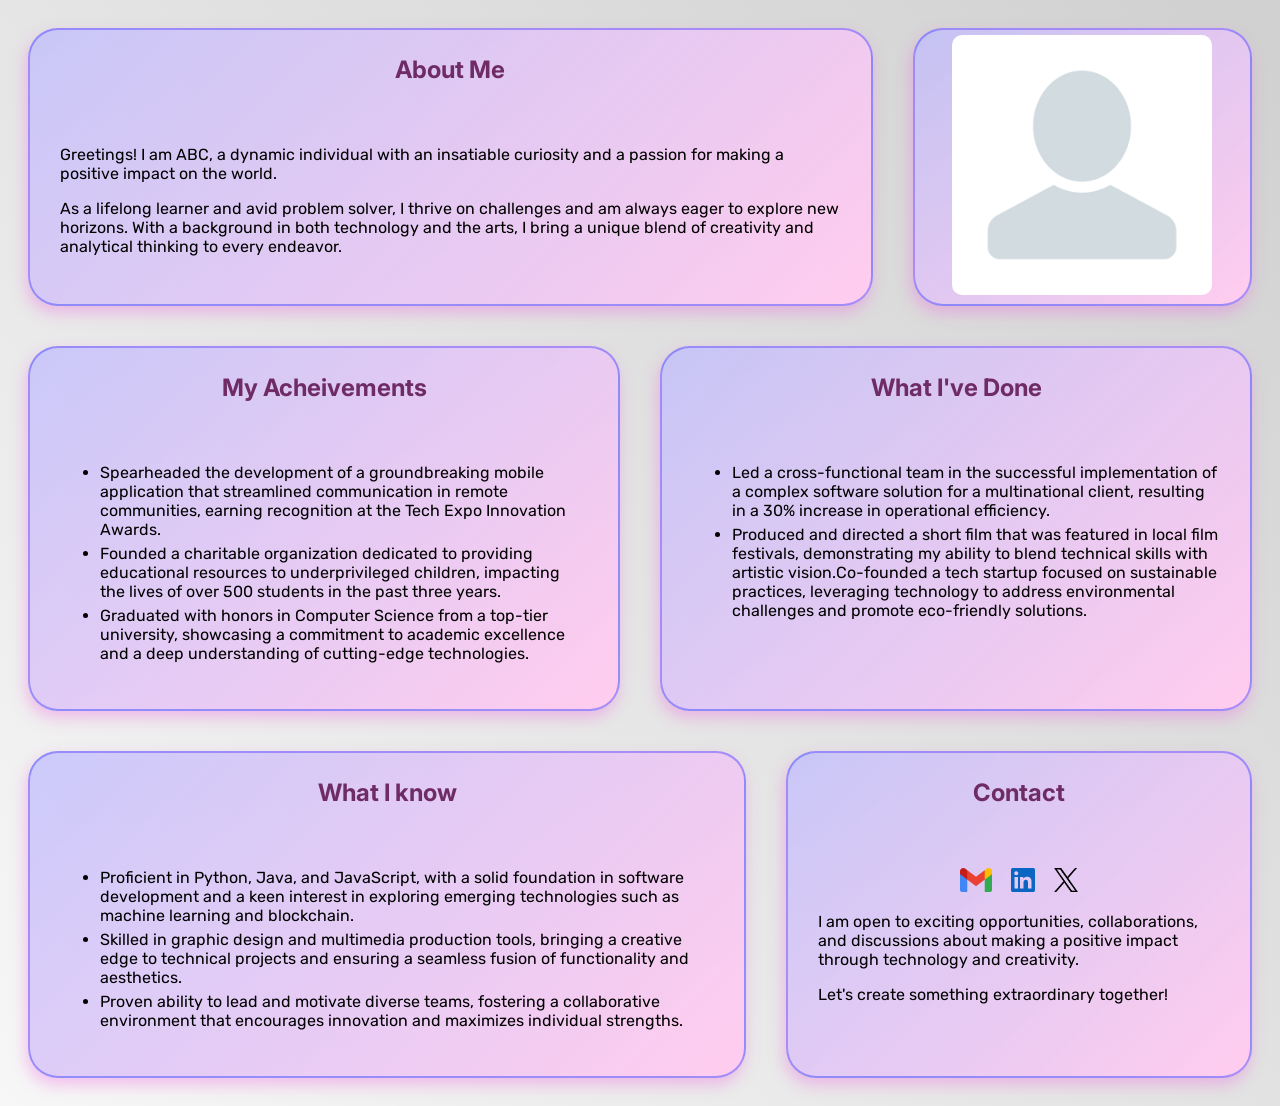
==== index.html @ ea17ad2c "compatible for small screens" ====
<!DOCTYPE HTML>
<html>
	<head>
		<meta name="viewport" content="width=device-width" />
		<link rel="preconnect" href="https://fonts.googleapis.com">
		<link rel="preconnect" href="https://fonts.gstatic.com" crossorigin>
		<link rel="stylesheet" href="./themes/clean.css">
	</head>
	<body>
		<div id="container">
			<div class="box">
				<h2>About Me</h2>
				<div class="content">
					<p>Greetings! I am ABC, a dynamic individual with an insatiable curiosity and a passion for making a positive impact on the world.</p>
					<p>As a lifelong learner and avid problem solver, I thrive on challenges and am always eager to explore new horizons. With a background in both technology and the arts, I bring a unique blend of creativity and analytical thinking to every endeavor.</p>
				</div>
			</div>
			<div class="box" style="text-align:center">
				<img src="./images/person.jpg" style="border-radius:10px;width:80%">
			</div>
			<div class="box">
				<h2>My Acheivements</h2>
				<div class="content">
					<ul>
						<li>Spearheaded the development of a groundbreaking mobile application that streamlined communication in remote communities, earning recognition at the Tech Expo Innovation Awards.</li>
						<li>Founded a charitable organization dedicated to providing educational resources to underprivileged children, impacting the lives of over 500 students in the past three years.</li>
						<li>Graduated with honors in Computer Science from a top-tier university, showcasing a commitment to academic excellence and a deep understanding of cutting-edge technologies.</li>
					</ul>
				</div>
			</div>
			<div class="box">
				<h2>What I've Done</h2>
				<div class="content">
					<ul>
						<li>Led a cross-functional team in the successful implementation of a complex software solution for a multinational client, resulting in a 30% increase in operational efficiency.</li>
						<li>Produced and directed a short film that was featured in local film festivals, demonstrating my ability to blend technical skills with artistic vision.Co-founded a tech startup focused on sustainable practices, leveraging technology to address environmental challenges and promote eco-friendly solutions.</li>
					</ul>
				</div>
			</div>
			<div class="box">
				<h2>What I know</h2>
				<div class="content">
					<ul>
						<li>Proficient in Python, Java, and JavaScript, with a solid foundation in software development and a keen interest in exploring emerging technologies such as machine learning and blockchain.</li>
						<li>Skilled in graphic design and multimedia production tools, bringing a creative edge to technical projects and ensuring a seamless fusion of functionality and aesthetics.</li>
						<li>Proven ability to lead and motivate diverse teams, fostering a collaborative environment that encourages innovation and maximizes individual strengths.</li>
					</ul>
				</div>
			</div>
			<div class="box">
				<h2>Contact</h2>
				<div class="content">
					<p style="text-align:center;">
					<a href="mailto:abcxyz@gmail.com"><img class="icons" src="./images/gmail.png"/></a>
					<a href="https://linked.in/abcxyz"><img class="icons" src="./images/linkedin.png"/></a>
					<a href="https://twitter.com/abcxyz"/><img class="icons" src="./images/x-black.png"/></a></p>
					<p>I am open to exciting opportunities, collaborations, and discussions about making a positive impact through technology and creativity.</p>
					<p> Let's create something extraordinary together!</p>
				</div>
			</div>
		</div>
	</body>
</html>
---- themes/clean.css ----
@import url('https://fonts.googleapis.com/css2?family=Rubik:wght@300&display=swap');
@import url('https://fonts.googleapis.com/css2?family=Inter:wght@300&family=Rubik:wght@300&display=swap');

body{
	background: linear-gradient(45deg,#f7f7f7,#d0d0d0);
}

#container{
	width: 100%;
}

.box{
	border-width: 2px;
	border-style: solid;
	border-color: #5650ff82;
	box-shadow: -2px 7px 15px #ee69df63;
	margin: 20px;
	border-radius: 30px;
	padding: 5px;
	background: linear-gradient(-45deg,#fce,#bcbaffb2);
	color: black;
}
.box:hover{
	box-shadow: 0px 2px 15px #ee69df63;
	border-width: 4px;
	padding-left: 4px;
	padding-right: 2px;
	padding-top: 6px;
	padding-bottom: 4px;
}
.box h2{
	color: #6f2b64;
	font-family: 'Inter', sans-serif;
	text-align:center;
}

.content{
	position: relative;
	font-family: 'Rubik', sans-serif;
	padding:25px;
}
.content li{
	margin-bottom:5px;
}

.icons{
	height:1.5em;
	margin-left: 7.5px;
	margin-right: 7.5px;
}


@media (orientation: landscape){
	#container{
		display: grid;
		grid-template-columns: repeat(10,1fr);
	}

	.box:first-of-type{
		grid-column:1/8;
		grid-row:1;
	}
	.box:nth-of-type(2){
		grid-column: 8/11;
		grid-row: 1;
	}
	.box:nth-of-type(3){
		grid-column: 1/6;
		grid-row: 2;
	}
	.box:nth-of-type(4){
		grid-column: 6/11;
		grid-row: 2;
	}
	.box:nth-of-type(5){
		grid-column:1/7;
		grid-row:3;
	}
	.box:nth-of-type(6){
		grid-column:7/11;
		grid-row:3;
	}
}
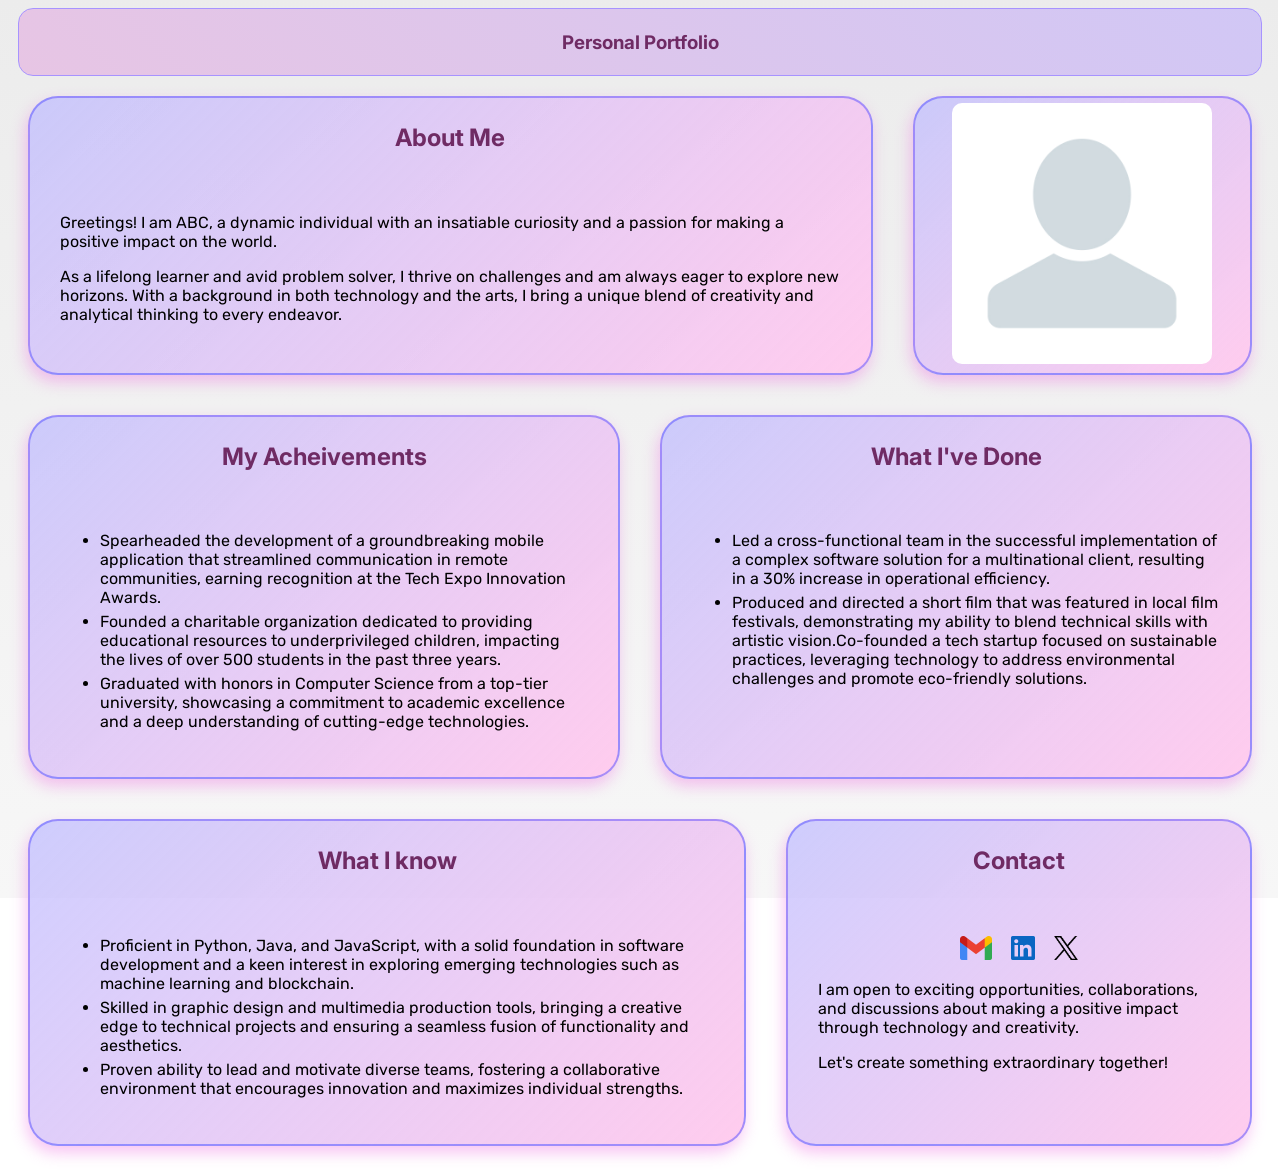
==== commit c834d892: "minor changes" ====
--- a/index.html
+++ b/index.html
@@ -7,6 +7,10 @@
 		<link rel="stylesheet" href="./themes/clean.css">
 	</head>
 	<body>
+		<div id="bg"></div>
+		<header>
+			<h3>Personal Portfolio</h3>
+		</header>
 		<div id="container">
 			<div class="box">
 				<h2>About Me</h2>
--- a/themes/clean.css
+++ b/themes/clean.css
@@ -1,10 +1,27 @@
 @import url('https://fonts.googleapis.com/css2?family=Rubik:wght@300&display=swap');
 @import url('https://fonts.googleapis.com/css2?family=Inter:wght@300&family=Rubik:wght@300&display=swap');
 
-body{
-	background: linear-gradient(45deg,#f7f7f7,#d0d0d0);
+#bg{
+	background: linear-gradient(#ececec,#f7f7f7);
+	position: fixed;
+	z-index: -1;
+	margin: -10px -1px -1px -10px;
+	width: 100%;
+	height: 100%;
 }
 
+header{
+	background: linear-gradient(45deg,#e7c5e4,#d1c7f5);
+	margin: 5px 10px 0px 10px;
+	border: 0.7px solid #a793ff; 
+	border-radius: 15px;
+	text-align: center;
+	padding: 3px;
+}
+header h3{
+	color: #6f2b64;
+	font-family: Inter, sans-serif;
+}
 #container{
 	width: 100%;
 }
@@ -23,10 +40,7 @@
 .box:hover{
 	box-shadow: 0px 2px 15px #ee69df63;
 	border-width: 4px;
-	padding-left: 4px;
-	padding-right: 2px;
-	padding-top: 6px;
-	padding-bottom: 4px;
+	padding:6px 2px 4px 4px;
 }
 .box h2{
 	color: #6f2b64;
@@ -45,8 +59,7 @@
 
 .icons{
 	height:1.5em;
-	margin-left: 7.5px;
-	margin-right: 7.5px;
+	margin: 0px 7.5px 0px 7.5px;
 }
 
 
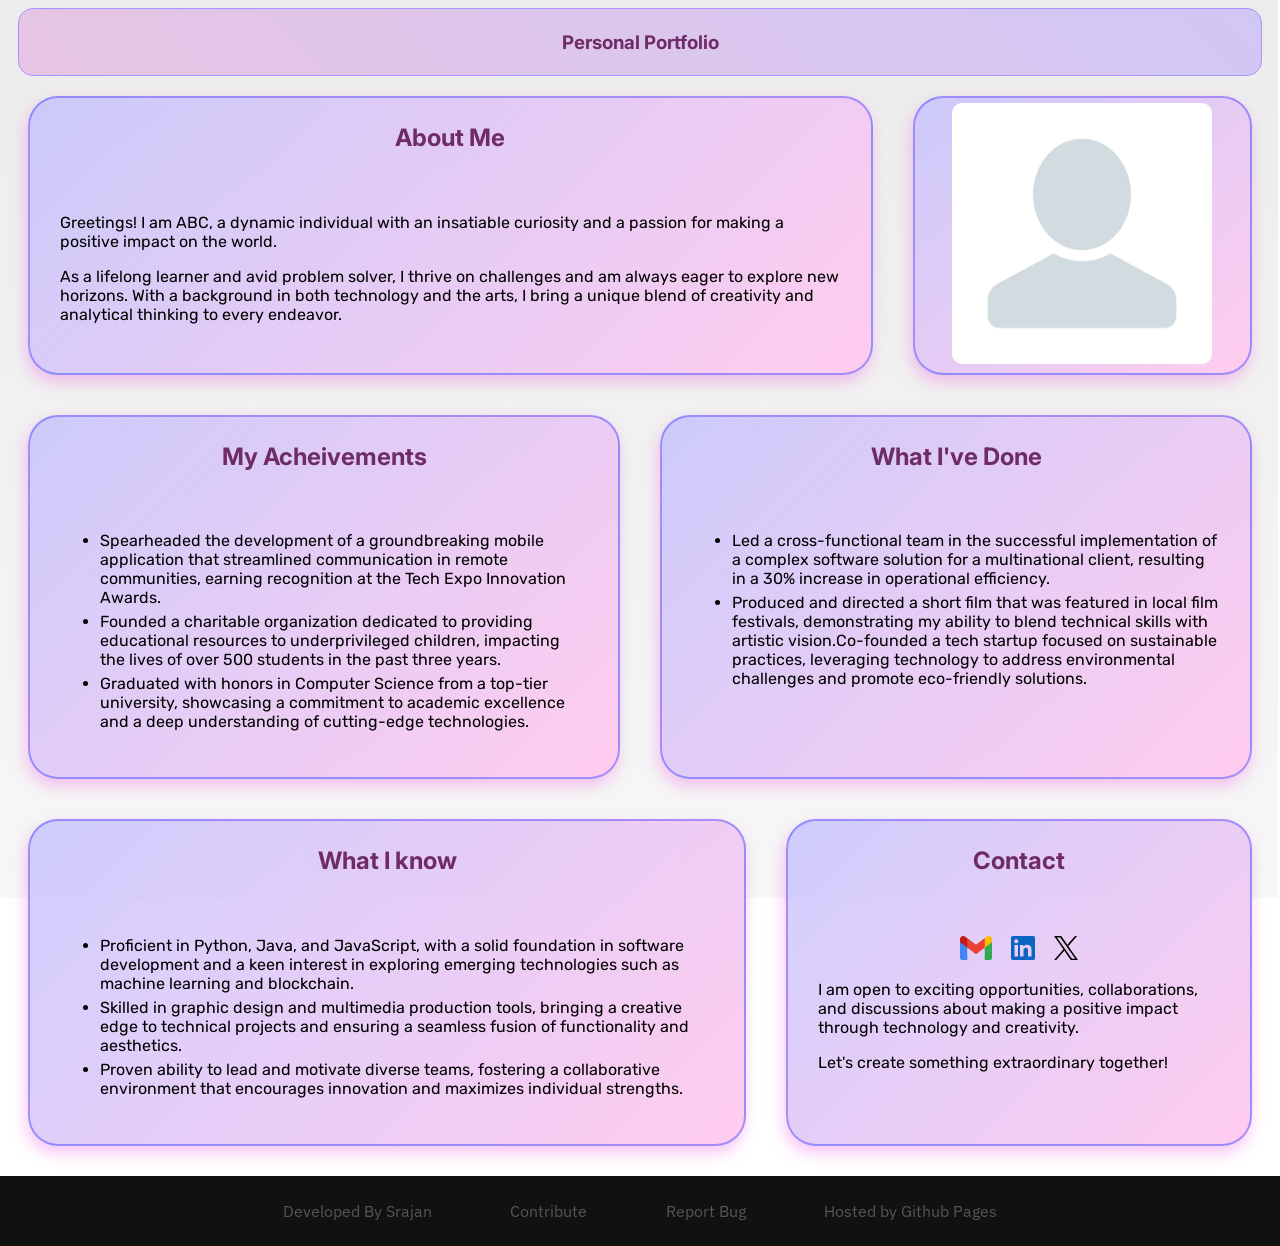
==== commit a96ab1ce: "footer added" ====
--- a/index.html
+++ b/index.html
@@ -2,8 +2,6 @@
 <html>
 	<head>
 		<meta name="viewport" content="width=device-width" />
-		<link rel="preconnect" href="https://fonts.googleapis.com">
-		<link rel="preconnect" href="https://fonts.gstatic.com" crossorigin>
 		<link rel="stylesheet" href="./themes/clean.css">
 	</head>
 	<body>
@@ -63,5 +61,11 @@
 				</div>
 			</div>
 		</div>
+		<footer>
+			<span>Developed By <a href="https://github.com/Learndev-student">Srajan</a></span>
+			<span><a href="https://github.com/Learndev-student/PPW">Contribute</a></span>
+                        <span><a href="https://github.com/Learndev-student/PPW/issues/new?assignees=&labels=&projects=&template=bug_report.md&title">Report Bug</a></span>
+                        <span>Hosted by <a href="https://pages.github.com/">Github Pages</a></span>
+		</footer>
 	</body>
 </html>
--- a/themes/clean.css
+++ b/themes/clean.css
@@ -1,5 +1,4 @@
-@import url('https://fonts.googleapis.com/css2?family=Rubik:wght@300&display=swap');
-@import url('https://fonts.googleapis.com/css2?family=Inter:wght@300&family=Rubik:wght@300&display=swap');
+@import url('https://fonts.googleapis.com/css2?family=IBM+Plex+Sans&family=Inter:wght@300&family=Rubik:wght@300&display=swap');
 
 #bg{
 	background: linear-gradient(#ececec,#f7f7f7);
@@ -62,6 +61,26 @@
 	margin: 0px 7.5px 0px 7.5px;
 }
 
+footer{
+	font-family: 'IBM Plex Sans', sans-serif;
+        background: #111;
+        margin: 10px -10px -10px -10px;
+        padding: 25px;
+        text-align: center;
+}
+footer span{
+        margin-left: 3%;
+        margin-right: 3%;
+        color: #555;
+}
+footer a{
+        font-style: normal;
+        text-decoration: none;
+        color: #555;
+}
+footer a:hover{
+        text-decoration: underline;
+}
 
 @media (orientation: landscape){
 	#container{
@@ -94,4 +113,3 @@
 		grid-row:3;
 	}
 }
-
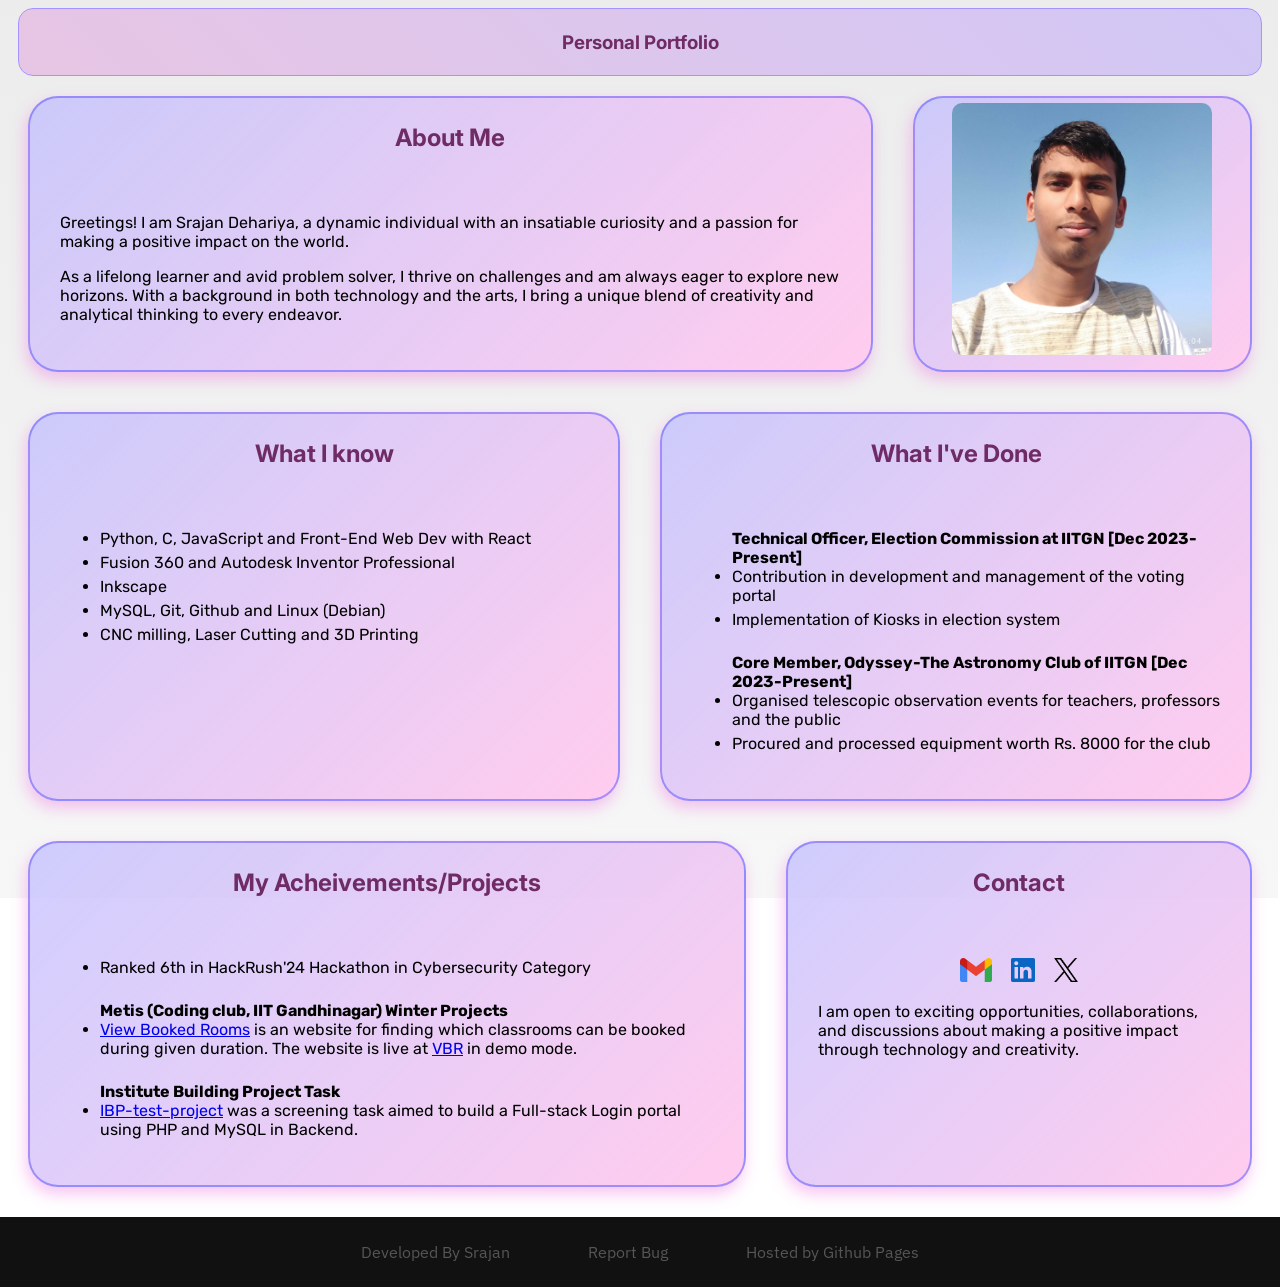
==== commit 26346dc9: "Profile updated" ====
--- a/index.html
+++ b/index.html
@@ -1,4 +1,4 @@
-<!DOCTYPE HTML>
+<!DOCTYPE html>
 <html>
 	<head>
 		<meta name="viewport" content="width=device-width" />
@@ -13,20 +13,24 @@
 			<div class="box">
 				<h2>About Me</h2>
 				<div class="content">
-					<p>Greetings! I am ABC, a dynamic individual with an insatiable curiosity and a passion for making a positive impact on the world.</p>
+					<p>Greetings! I am Srajan Dehariya, a dynamic individual with an insatiable curiosity and a passion for making a positive impact on the world.</p>
 					<p>As a lifelong learner and avid problem solver, I thrive on challenges and am always eager to explore new horizons. With a background in both technology and the arts, I bring a unique blend of creativity and analytical thinking to every endeavor.</p>
 				</div>
 			</div>
 			<div class="box" style="text-align:center">
-				<img src="./images/person.jpg" style="border-radius:10px;width:80%">
+				<img src="./images/myimg2.jpg" style="border-radius:10px;width:80%">
 			</div>
 			<div class="box">
-				<h2>My Acheivements</h2>
+				<h2>My Acheivements/Projects</h2>
 				<div class="content">
 					<ul>
-						<li>Spearheaded the development of a groundbreaking mobile application that streamlined communication in remote communities, earning recognition at the Tech Expo Innovation Awards.</li>
-						<li>Founded a charitable organization dedicated to providing educational resources to underprivileged children, impacting the lives of over 500 students in the past three years.</li>
-						<li>Graduated with honors in Computer Science from a top-tier university, showcasing a commitment to academic excellence and a deep understanding of cutting-edge technologies.</li>
+						<li>Ranked 6th in HackRush'24 Hackathon in Cybersecurity Category</li>
+						<br/>
+						<b>Metis (Coding club, IIT Gandhinagar) Winter Projects</b>
+						<li><a href="https://github.com/Learndev-student/VBR">View Booked Rooms</a> is an website for finding which classrooms can be booked during given duration. The website is live at <a href="https://learndev-student.github.io/VBR">VBR</a> in demo mode.</li>
+						<br/>
+						<b>Institute Building Project Task</b>
+						<li><a href="https://github.com/Learndev-student/IBP-test-project">IBP-test-project</a> was a screening task aimed to build a Full-stack Login portal using PHP and MySQL in Backend.</li>
 					</ul>
 				</div>
 			</div>
@@ -34,8 +38,15 @@
 				<h2>What I've Done</h2>
 				<div class="content">
 					<ul>
-						<li>Led a cross-functional team in the successful implementation of a complex software solution for a multinational client, resulting in a 30% increase in operational efficiency.</li>
-						<li>Produced and directed a short film that was featured in local film festivals, demonstrating my ability to blend technical skills with artistic vision.Co-founded a tech startup focused on sustainable practices, leveraging technology to address environmental challenges and promote eco-friendly solutions.</li>
+						<b>Technical Officer, Election Commission at IITGN [Dec 2023-Present]</b>
+						<li>Contribution in development and management of the voting portal</li>
+						<li>Implementation of Kiosks in election system</li>
+						<br/>
+						<b>Core Member, Odyssey-The Astronomy Club of IITGN [Dec 2023-Present]</b>
+						<li>Organised telescopic observation events for teachers, professors and the public</li>
+						<li>Procured and processed equipment worth Rs. 8000 for the club</>
+						<br/>
+						
 					</ul>
 				</div>
 			</div>
@@ -43,9 +54,11 @@
 				<h2>What I know</h2>
 				<div class="content">
 					<ul>
-						<li>Proficient in Python, Java, and JavaScript, with a solid foundation in software development and a keen interest in exploring emerging technologies such as machine learning and blockchain.</li>
-						<li>Skilled in graphic design and multimedia production tools, bringing a creative edge to technical projects and ensuring a seamless fusion of functionality and aesthetics.</li>
-						<li>Proven ability to lead and motivate diverse teams, fostering a collaborative environment that encourages innovation and maximizes individual strengths.</li>
+						<li>Python, C, JavaScript and Front-End Web Dev with React</>
+						<li>Fusion 360 and Autodesk Inventor Professional</li>
+						<li>Inkscape</li>
+						<li>MySQL, Git, Github and Linux (Debian)</li>
+						<li>CNC milling, Laser Cutting and 3D Printing</li>
 					</ul>
 				</div>
 			</div>
@@ -53,19 +66,17 @@
 				<h2>Contact</h2>
 				<div class="content">
 					<p style="text-align:center;">
-					<a href="mailto:abcxyz@gmail.com"><img class="icons" src="./images/gmail.png"/></a>
-					<a href="https://linked.in/abcxyz"><img class="icons" src="./images/linkedin.png"/></a>
-					<a href="https://twitter.com/abcxyz"/><img class="icons" src="./images/x-black.png"/></a></p>
+					<a href="mailto:23110320@iitgn.ac.in"><img class="icons" src="./images/gmail.png"/></a>
+					<a href="https://www.linkedin.com/in/srajan-dehariya-37815a290/"><img class="icons" src="./images/linkedin.png"/></a>
+					<a href="https://twitter.com/srajan0149"/><img class="icons" src="./images/x-black.png"/></a></p>
 					<p>I am open to exciting opportunities, collaborations, and discussions about making a positive impact through technology and creativity.</p>
-					<p> Let's create something extraordinary together!</p>
 				</div>
 			</div>
 		</div>
+		<div id="content"></div>
 		<footer>
 			<span>Developed By <a href="https://github.com/Learndev-student">Srajan</a></span>
-			<span><a href="https://github.com/Learndev-student/PPW">Contribute</a></span>
                         <span><a href="https://github.com/Learndev-student/PPW/issues/new?assignees=&labels=&projects=&template=bug_report.md&title">Report Bug</a></span>
-                        <span>Hosted by <a href="https://pages.github.com/">Github Pages</a></span>
-		</footer>
+                        <span>Hosted by <a href="https://pages.github.com/">Github Pages</a></span>		</footer>
 	</body>
 </html>
--- a/themes/clean.css
+++ b/themes/clean.css
@@ -96,7 +96,7 @@
 		grid-column: 8/11;
 		grid-row: 1;
 	}
-	.box:nth-of-type(3){
+	.box:nth-of-type(5){
 		grid-column: 1/6;
 		grid-row: 2;
 	}
@@ -104,7 +104,7 @@
 		grid-column: 6/11;
 		grid-row: 2;
 	}
-	.box:nth-of-type(5){
+	.box:nth-of-type(3){
 		grid-column:1/7;
 		grid-row:3;
 	}
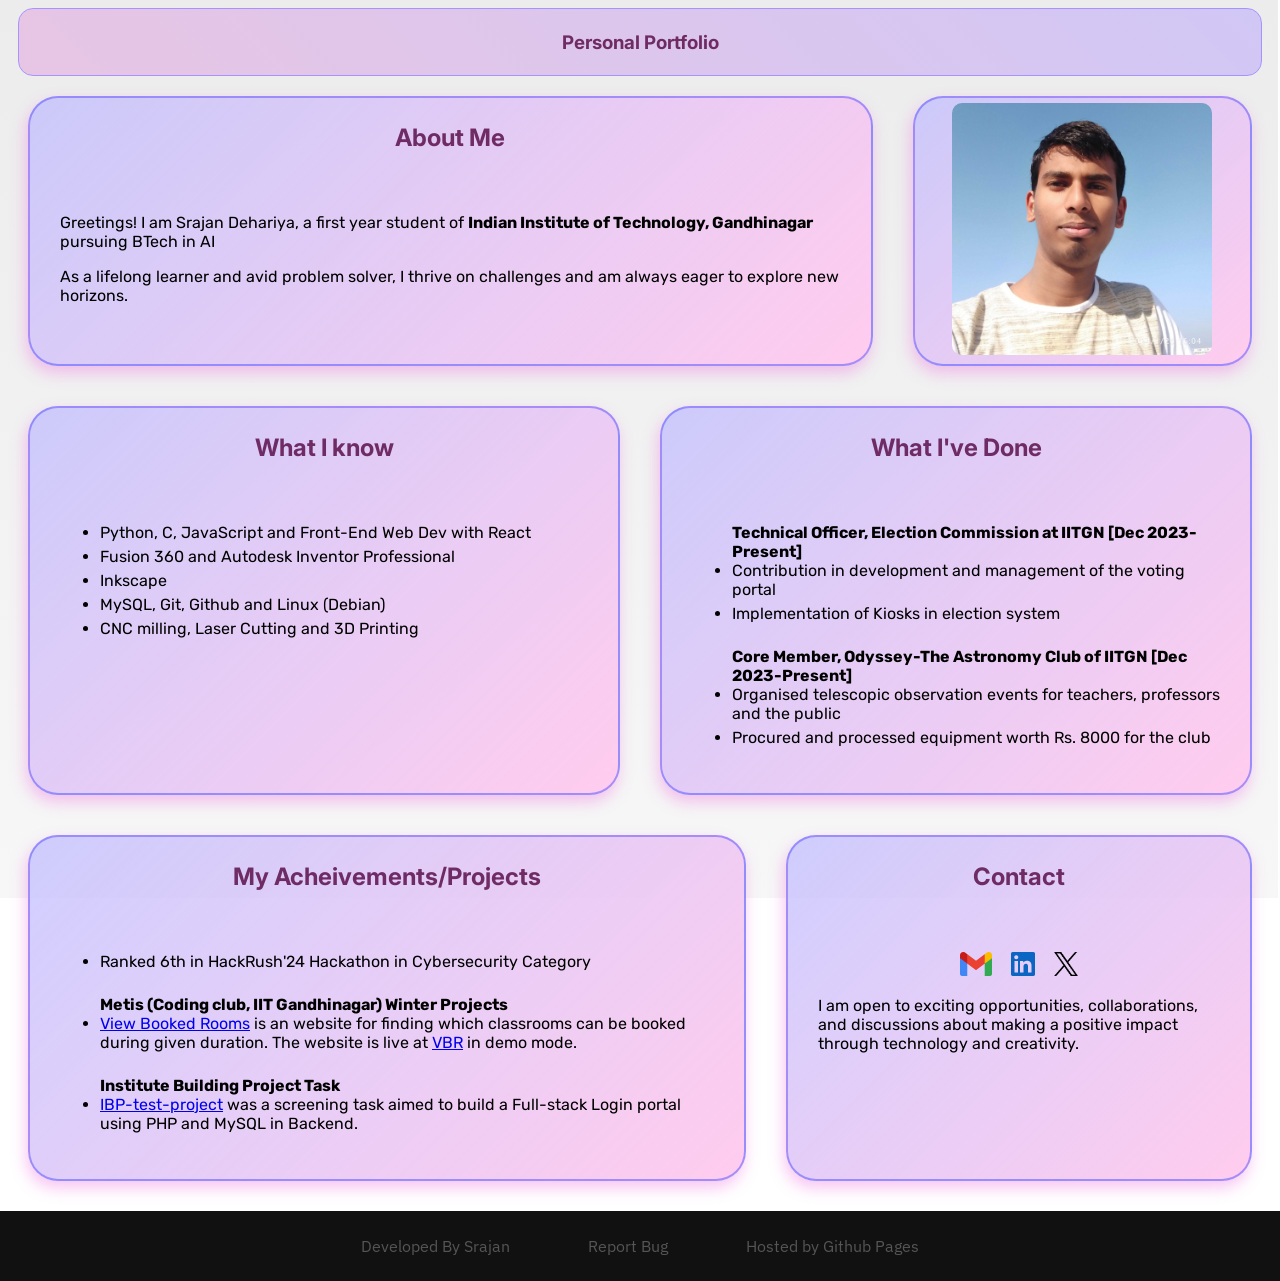
==== commit 4c204ae3: "About me updated" ====
--- a/index.html
+++ b/index.html
@@ -13,8 +13,8 @@
 			<div class="box">
 				<h2>About Me</h2>
 				<div class="content">
-					<p>Greetings! I am Srajan Dehariya, a dynamic individual with an insatiable curiosity and a passion for making a positive impact on the world.</p>
-					<p>As a lifelong learner and avid problem solver, I thrive on challenges and am always eager to explore new horizons. With a background in both technology and the arts, I bring a unique blend of creativity and analytical thinking to every endeavor.</p>
+					<p>Greetings! I am Srajan Dehariya, a first year student of <b>Indian Institute of Technology, Gandhinagar</b> pursuing BTech in AI</p>
+					<p>As a lifelong learner and avid problem solver, I thrive on challenges and am always eager to explore new horizons.</p>
 				</div>
 			</div>
 			<div class="box" style="text-align:center">
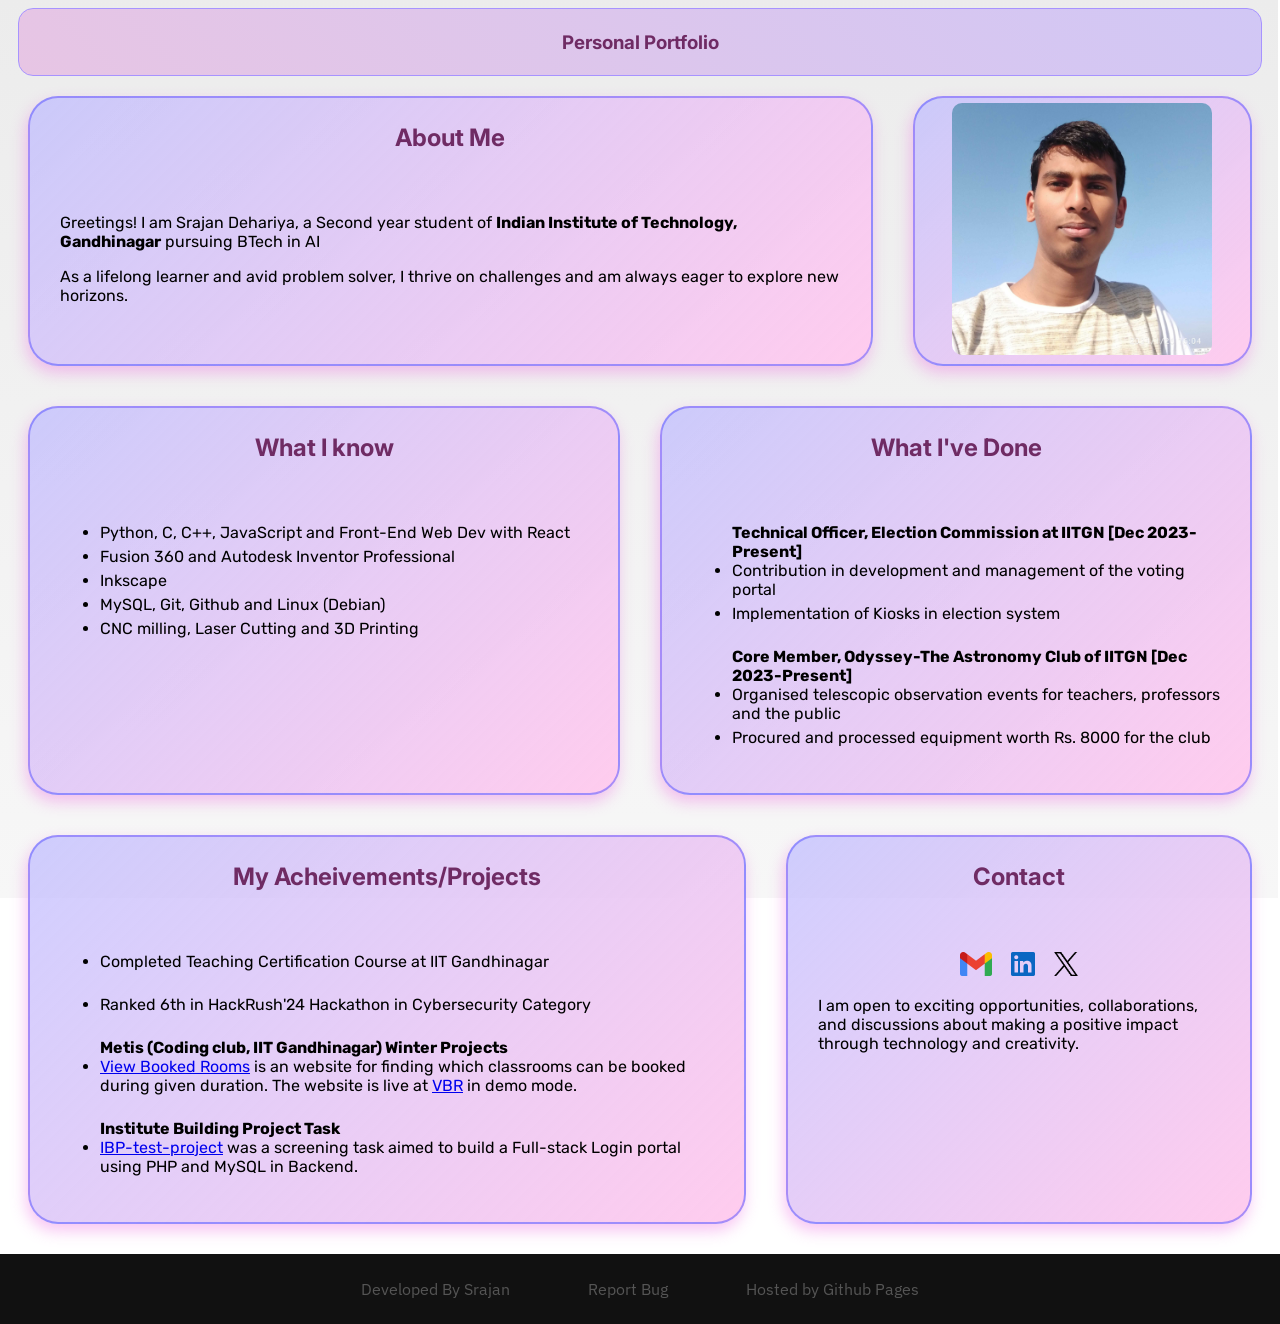
==== commit aee193bd: "Changed my username, added C++ and Teching Certification" ====
--- a/index.html
+++ b/index.html
@@ -13,7 +13,7 @@
 			<div class="box">
 				<h2>About Me</h2>
 				<div class="content">
-					<p>Greetings! I am Srajan Dehariya, a first year student of <b>Indian Institute of Technology, Gandhinagar</b> pursuing BTech in AI</p>
+					<p>Greetings! I am Srajan Dehariya, a Second year student of <b>Indian Institute of Technology, Gandhinagar</b> pursuing BTech in AI</p>
 					<p>As a lifelong learner and avid problem solver, I thrive on challenges and am always eager to explore new horizons.</p>
 				</div>
 			</div>
@@ -24,13 +24,15 @@
 				<h2>My Acheivements/Projects</h2>
 				<div class="content">
 					<ul>
+						<li>Completed Teaching Certification Course at IIT Gandhinagar</li>
+						<br/>
 						<li>Ranked 6th in HackRush'24 Hackathon in Cybersecurity Category</li>
 						<br/>
 						<b>Metis (Coding club, IIT Gandhinagar) Winter Projects</b>
-						<li><a href="https://github.com/Learndev-student/VBR">View Booked Rooms</a> is an website for finding which classrooms can be booked during given duration. The website is live at <a href="https://learndev-student.github.io/VBR">VBR</a> in demo mode.</li>
+						<li><a href="https://github.com/srajan0149/VBR">View Booked Rooms</a> is an website for finding which classrooms can be booked during given duration. The website is live at <a href="https://srajan0149.github.io/VBR">VBR</a> in demo mode.</li>
 						<br/>
 						<b>Institute Building Project Task</b>
-						<li><a href="https://github.com/Learndev-student/IBP-test-project">IBP-test-project</a> was a screening task aimed to build a Full-stack Login portal using PHP and MySQL in Backend.</li>
+						<li><a href="https://github.com/srajan0149/IBP-test-project">IBP-test-project</a> was a screening task aimed to build a Full-stack Login portal using PHP and MySQL in Backend.</li>
 					</ul>
 				</div>
 			</div>
@@ -54,7 +56,7 @@
 				<h2>What I know</h2>
 				<div class="content">
 					<ul>
-						<li>Python, C, JavaScript and Front-End Web Dev with React</>
+						<li>Python, C, C++, JavaScript and Front-End Web Dev with React</>
 						<li>Fusion 360 and Autodesk Inventor Professional</li>
 						<li>Inkscape</li>
 						<li>MySQL, Git, Github and Linux (Debian)</li>
@@ -76,7 +78,7 @@
 		<div id="content"></div>
 		<footer>
 			<span>Developed By <a href="https://github.com/Learndev-student">Srajan</a></span>
-                        <span><a href="https://github.com/Learndev-student/PPW/issues/new?assignees=&labels=&projects=&template=bug_report.md&title">Report Bug</a></span>
+                        <span><a href="https://github.com/srajan0149/PPW/issues/new?assignees=&labels=&projects=&template=bug_report.md&title">Report Bug</a></span>
                         <span>Hosted by <a href="https://pages.github.com/">Github Pages</a></span>		</footer>
 	</body>
 </html>
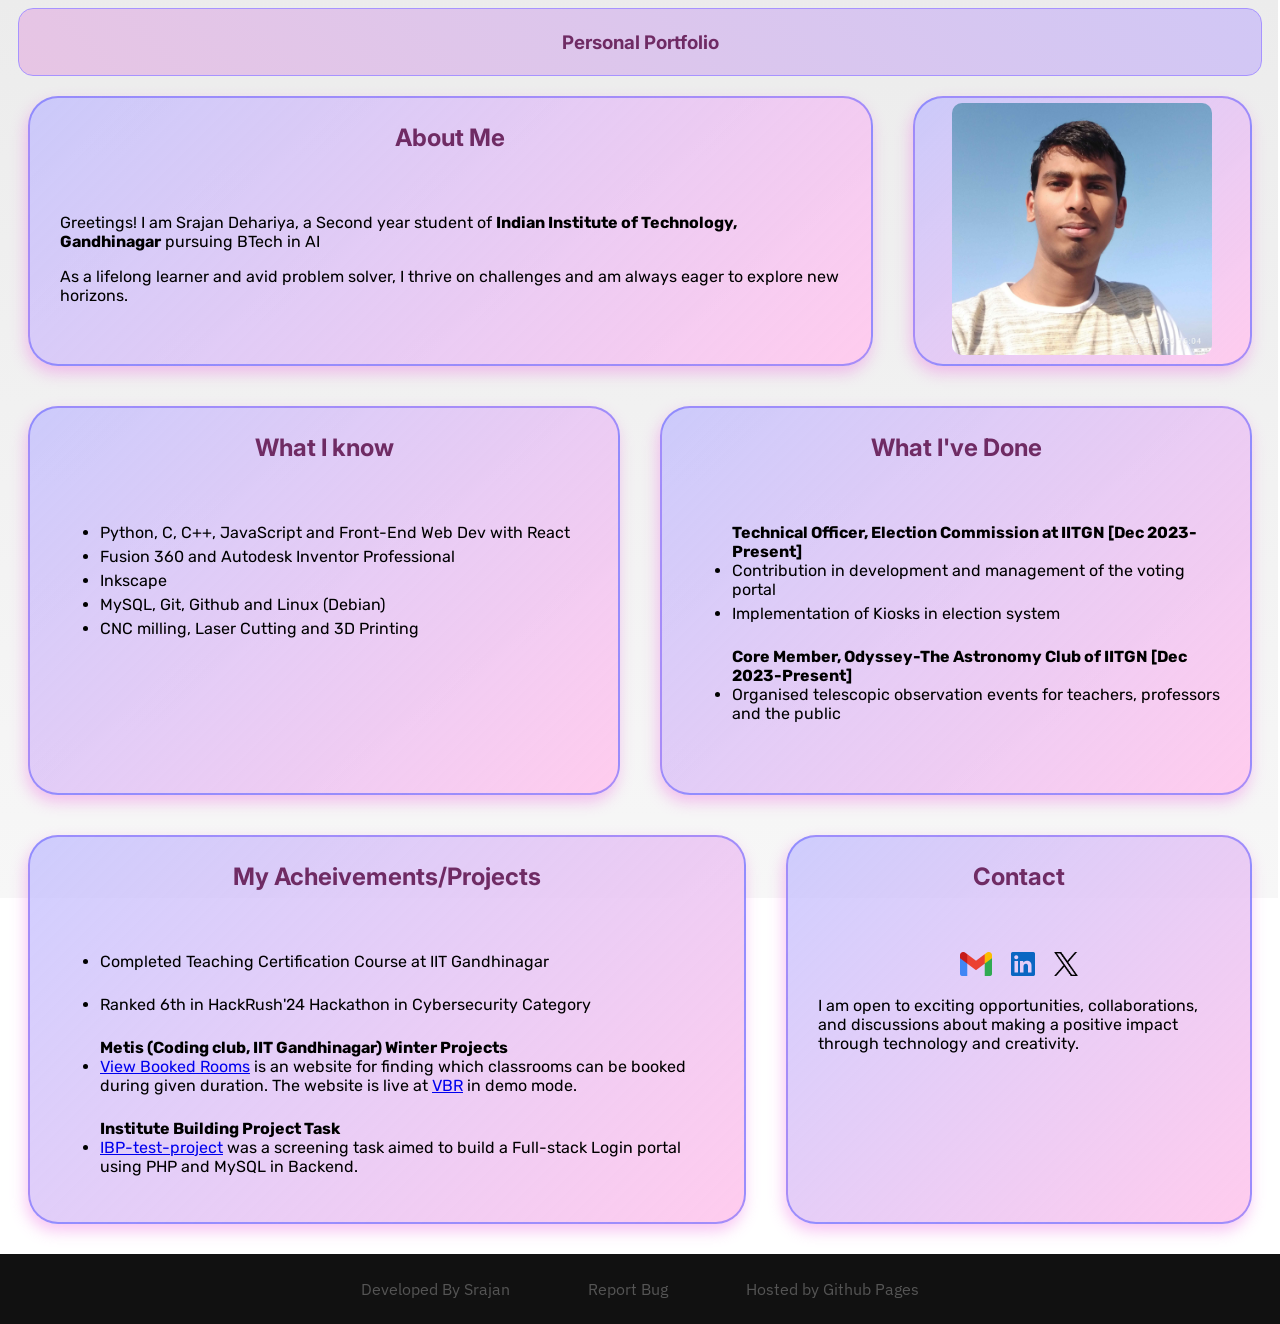
==== commit abffdd67: "Update index.html" ====
--- a/index.html
+++ b/index.html
@@ -46,9 +46,7 @@
 						<br/>
 						<b>Core Member, Odyssey-The Astronomy Club of IITGN [Dec 2023-Present]</b>
 						<li>Organised telescopic observation events for teachers, professors and the public</li>
-						<li>Procured and processed equipment worth Rs. 8000 for the club</>
 						<br/>
-						
 					</ul>
 				</div>
 			</div>
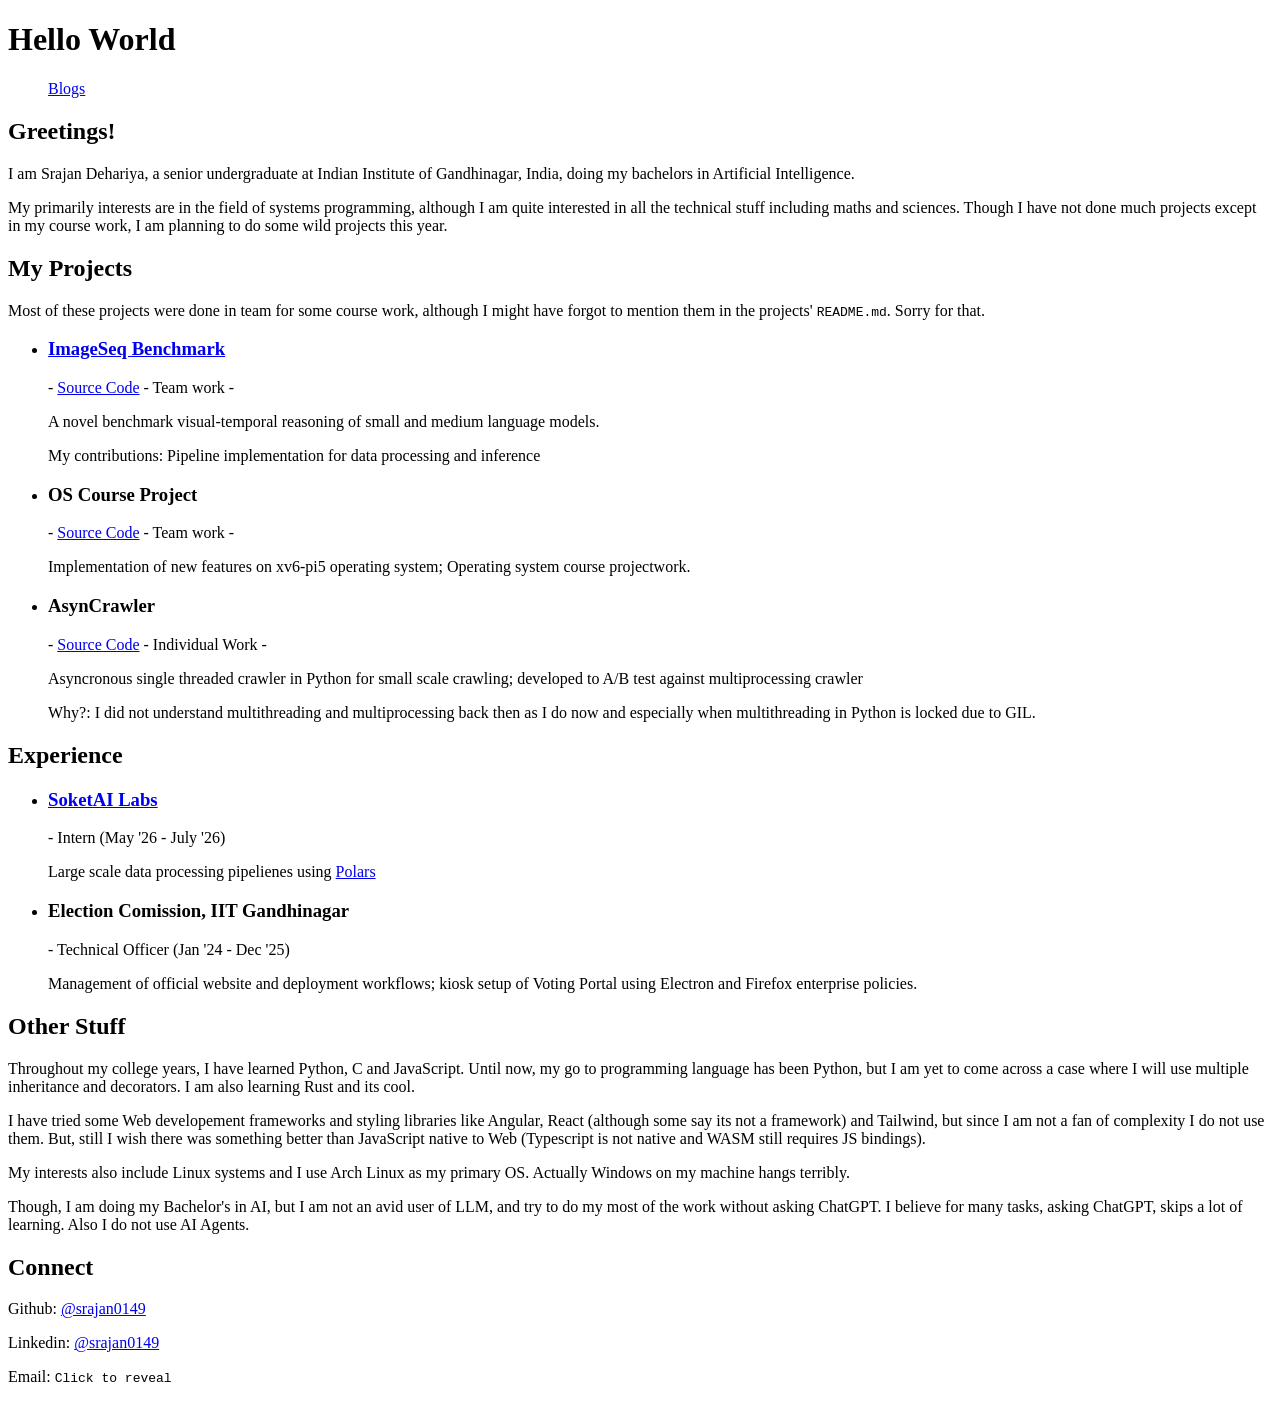
==== commit bfa59e72: "my first blog" ====
--- a/index.html
+++ b/index.html
@@ -1,82 +1,154 @@
-<!DOCTYPE html>
+<!doctype html>
 <html>
-	<head>
-		<meta name="viewport" content="width=device-width" />
-		<link rel="stylesheet" href="./themes/clean.css">
-	</head>
-	<body>
-		<div id="bg"></div>
-		<header>
-			<h3>Personal Portfolio</h3>
-		</header>
-		<div id="container">
-			<div class="box">
-				<h2>About Me</h2>
-				<div class="content">
-					<p>Greetings! I am Srajan Dehariya, a Second year student of <b>Indian Institute of Technology, Gandhinagar</b> pursuing BTech in AI</p>
-					<p>As a lifelong learner and avid problem solver, I thrive on challenges and am always eager to explore new horizons.</p>
-				</div>
-			</div>
-			<div class="box" style="text-align:center">
-				<img src="./images/myimg2.jpg" style="border-radius:10px;width:80%">
-			</div>
-			<div class="box">
-				<h2>My Acheivements/Projects</h2>
-				<div class="content">
-					<ul>
-						<li>Completed Teaching Certification Course at IIT Gandhinagar</li>
-						<br/>
-						<li>Ranked 6th in HackRush'24 Hackathon in Cybersecurity Category</li>
-						<br/>
-						<b>Metis (Coding club, IIT Gandhinagar) Winter Projects</b>
-						<li><a href="https://github.com/srajan0149/VBR">View Booked Rooms</a> is an website for finding which classrooms can be booked during given duration. The website is live at <a href="https://srajan0149.github.io/VBR">VBR</a> in demo mode.</li>
-						<br/>
-						<b>Institute Building Project Task</b>
-						<li><a href="https://github.com/srajan0149/IBP-test-project">IBP-test-project</a> was a screening task aimed to build a Full-stack Login portal using PHP and MySQL in Backend.</li>
-					</ul>
-				</div>
-			</div>
-			<div class="box">
-				<h2>What I've Done</h2>
-				<div class="content">
-					<ul>
-						<b>Technical Officer, Election Commission at IITGN [Dec 2023-Present]</b>
-						<li>Contribution in development and management of the voting portal</li>
-						<li>Implementation of Kiosks in election system</li>
-						<br/>
-						<b>Core Member, Odyssey-The Astronomy Club of IITGN [Dec 2023-Present]</b>
-						<li>Organised telescopic observation events for teachers, professors and the public</li>
-						<br/>
-					</ul>
-				</div>
-			</div>
-			<div class="box">
-				<h2>What I know</h2>
-				<div class="content">
-					<ul>
-						<li>Python, C, C++, JavaScript and Front-End Web Dev with React</>
-						<li>Fusion 360 and Autodesk Inventor Professional</li>
-						<li>Inkscape</li>
-						<li>MySQL, Git, Github and Linux (Debian)</li>
-						<li>CNC milling, Laser Cutting and 3D Printing</li>
-					</ul>
-				</div>
-			</div>
-			<div class="box">
-				<h2>Contact</h2>
-				<div class="content">
-					<p style="text-align:center;">
-					<a href="mailto:23110320@iitgn.ac.in"><img class="icons" src="./images/gmail.png"/></a>
-					<a href="https://www.linkedin.com/in/srajan-dehariya-37815a290/"><img class="icons" src="./images/linkedin.png"/></a>
-					<a href="https://twitter.com/srajan0149"/><img class="icons" src="./images/x-black.png"/></a></p>
-					<p>I am open to exciting opportunities, collaborations, and discussions about making a positive impact through technology and creativity.</p>
-				</div>
-			</div>
-		</div>
-		<div id="content"></div>
-		<footer>
-			<span>Developed By <a href="https://github.com/Learndev-student">Srajan</a></span>
-                        <span><a href="https://github.com/srajan0149/PPW/issues/new?assignees=&labels=&projects=&template=bug_report.md&title">Report Bug</a></span>
-                        <span>Hosted by <a href="https://pages.github.com/">Github Pages</a></span>		</footer>
-	</body>
+    <head>
+        <link rel="preconnect" href="https://fonts.googleapis.com" />
+        <link rel="preconnect" href="https://fonts.gstatic.com" crossorigin />
+        <link
+            href="https://fonts.googleapis.com/css2?family=Roboto+Mono:ital,wght@0,100..700;1,100..700&display=swap"
+            rel="stylesheet"
+        />
+        <link href="/style.css" rel="stylesheet" />
+        <script src="/main.js"></script>
+        <title></title>
+    </head>
+    <body>
+        <header>
+            <h1>Hello World</h1>
+            <menu>
+                <!--<span><a href="/about_me.html">About Me</a></span>-->
+                <span><a href="/blogs/index.html">Blogs</a></span>
+            </menu>
+        </header>
+
+        <h2>Greetings!</h2>
+        <p>
+            I am Srajan Dehariya, a senior undergraduate at Indian Institute of
+            Gandhinagar, India, doing my bachelors in Artificial Intelligence.
+        </p>
+        <p>
+            My primarily interests are in the field of systems programming,
+            although I am quite interested in all the technical stuff including
+            maths and sciences. Though I have not done much projects except in
+            my course work, I am planning to do some wild projects this year.
+        </p>
+
+        <h2>My Projects</h2>
+        Most of these projects were done in team for some course work, although
+        I might have forgot to mention them in the projects'
+        <code>README.md</code>. Sorry for that.
+        <ul>
+            <li>
+                <h3>
+                    <a href="https://srajan0149.github.io/ImageSeq_Benchmark/">
+                        ImageSeq Benchmark</a
+                    >
+                </h3>
+                -
+                <a href="https://github.com/srajan0149/ImageSeq_Benchmark"
+                    >Source Code</a
+                >
+                - Team work -
+                <p>
+                    A novel benchmark visual-temporal reasoning of small and
+                    medium language models.
+                </p>
+                <p>
+                    My contributions: Pipeline implementation for data
+                    processing and inference
+                </p>
+            </li>
+            <li>
+                <h3>
+                    <a>OS Course Project</a>
+                </h3>
+                -
+                <a href="https://github.com/srajan0149/OS-Course-Project"
+                    >Source Code</a
+                >
+                - Team work -
+                <p>
+                    Implementation of new features on xv6-pi5 operating system;
+                    Operating system course projectwork.
+                </p>
+            </li>
+            <li>
+                <h3>
+                    <a> AsynCrawler</a>
+                </h3>
+                -
+                <a href="https://github.com/srajan0149/AsynCrawler">
+                    Source Code</a
+                >
+                - Individual Work -
+                <p>
+                    Asyncronous single threaded crawler in Python for small
+                    scale crawling; developed to A/B test against
+                    multiprocessing crawler
+                </p>
+                <p>
+                    Why?: I did not understand multithreading and
+                    multiprocessing back then as I do now and especially when
+                    multithreading in Python is locked due to GIL.
+                </p>
+            </li>
+        </ul>
+
+        <h2>Experience</h2>
+        <ul>
+            <li>
+                <h3><a href="https://soket.ai/">SoketAI Labs</a></h3>
+                - Intern (May '26 - July '26)
+                <p>
+                    Large scale data processing pipelienes using
+                    <a href="https://github.com/pola-rs/polars">Polars</a>
+                </p>
+            </li>
+            <li>
+                <h3>
+                    <a>Election Comission, IIT Gandhinagar</a>
+                </h3>
+                - Technical Officer (Jan '24 - Dec '25)
+                <p>
+                    Management of official website and deployment workflows;
+                    kiosk setup of Voting Portal using Electron and Firefox
+                    enterprise policies.
+                </p>
+            </li>
+        </ul>
+        <h2>Other Stuff</h2>
+        <p>
+            Throughout my college years, I have learned Python, C and
+            JavaScript. Until now, my go to programming language has been
+            Python, but I am yet to come across a case where I will use multiple
+            inheritance and decorators. I am also learning Rust and its cool.
+        </p>
+        <p>
+            I have tried some Web developement frameworks and styling libraries
+            like Angular, React (although some say its not a framework) and
+            Tailwind, but since I am not a fan of complexity I do not use them.
+            But, still I wish there was something better than JavaScript native
+            to Web (Typescript is not native and WASM still requires JS
+            bindings).
+        </p>
+        <p>
+            My interests also include Linux systems and I use Arch Linux as my
+            primary OS. Actually Windows on my machine hangs terribly.
+        </p>
+        <p>
+            Though, I am doing my Bachelor's in AI, but I am not an avid user of
+            LLM, and try to do my most of the work without asking ChatGPT. I
+            believe for many tasks, asking ChatGPT, skips a lot of learning.
+            Also I do not use AI Agents.
+        </p>
+        <h2>Connect</h2>
+        <p>Github: <a href="https://github.com/srajan0149/">@srajan0149</a></p>
+        <p>
+            Linkedin:
+            <a href="https://www.linkedin.com/in/srajan0149/">@srajan0149</a>
+        </p>
+        <p>
+            Email:
+            <span id="click_to_reveal"><code>Click to reveal</code></span>
+        </p>
+    </body>
 </html>
